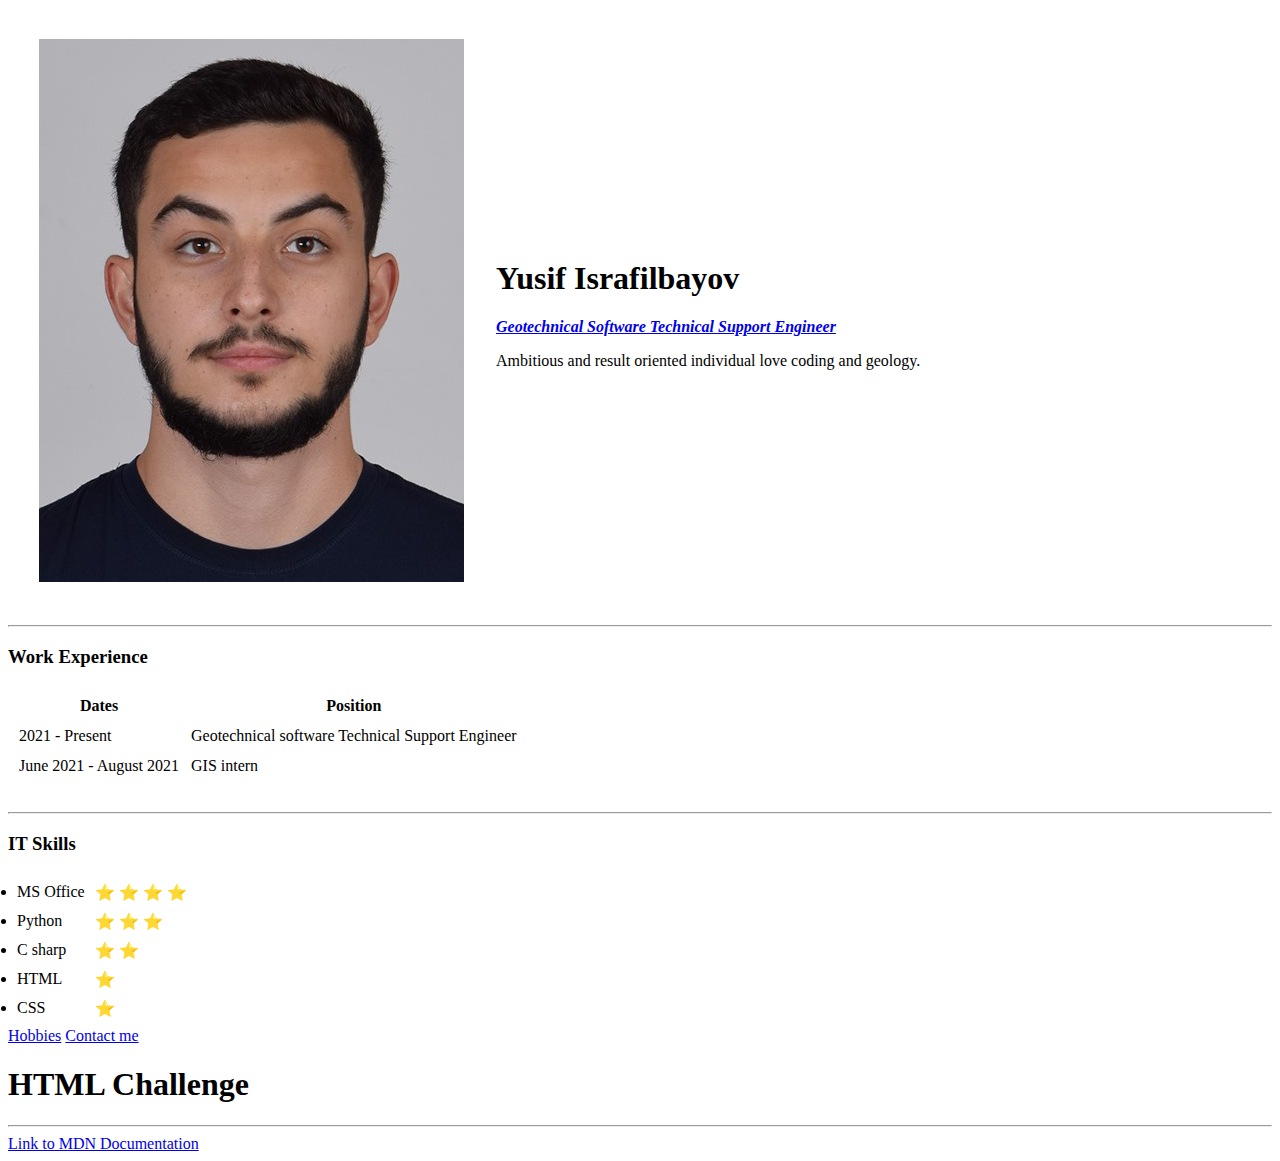
==== index.html @ a21c7558 "Add initial cv website files" ====
<!DOCTYPE html>
<html lang="en" dir="ltr">

<head>
  <meta charset="utf-8">
  <title>Yusif </title>
</head>

<body>
  <table cellspacing="30">
    <tr>
      <td><img src="images/Yusif.jpg  " alt="Yusif's picture"></td>
      <td>  <h1>Yusif Israfilbayov</h1>
        <p><em><strong><a href="https://www.linkedin.com/in/yusif-israfilbayov-1a59a8139/">Geotechnical Software Technical Support Engineer</a></strong></em></p>
        <p>Ambitious and result oriented individual love coding and geology.</p>
        </td>

    </tr>
  </table>
  <hr>
    <h3>Work Experience</h3>
    <table cellspacing="10">
      <thead>
        <tr>
          <th>Dates</th>
          <th>Position</th>
        </tr>
      </thead>
      <tbody>
        <tr>
          <td>2021 - Present</td>
          <td>Geotechnical software Technical Support Engineer</td>
        </tr>
        <tr>
          <td>June 2021 - August 2021</td>
          <td>GIS intern</td>
        </tr>
    </table>
    <br>
    <hr>
    <h3> IT Skills</h3>
          <table cellspacing="8">
            <tr>
              <td><li>MS Office</li></td>
              <td>&#11088; &#11088; &#11088; &#11088;</td>
            </tr>
            <tr>
              <td><li>Python</li></td>
              <td>&#11088; &#11088; &#11088;</td>
            </tr>
            <tr>
              <td><li>C sharp</li></td>
              <td>&#11088; &#11088;</td>
            </tr>
            <tr>
              <td><li>HTML</li></td>
              <td>&#11088;</td>
            </tr>
            <tr>
              <td><li>CSS</li></td>
              <td>&#11088;</td>
          </table>



  <a href="hobbies.html">Hobbies</a>
  <a href="Contact.html">Contact me</a>

</body>

</html>


<!DOCTYPE html>
<html lang="en" dir="ltr">
  <head>
    <h1>HTML Challenge</h1>
    <meta charset="utf-8">
    <title></title>
  </head>
  <body>
    <hr>
    <a href="https://developer.mozilla.org/en-US/">Link to MDN Documentation</a>

  </body>
</html>
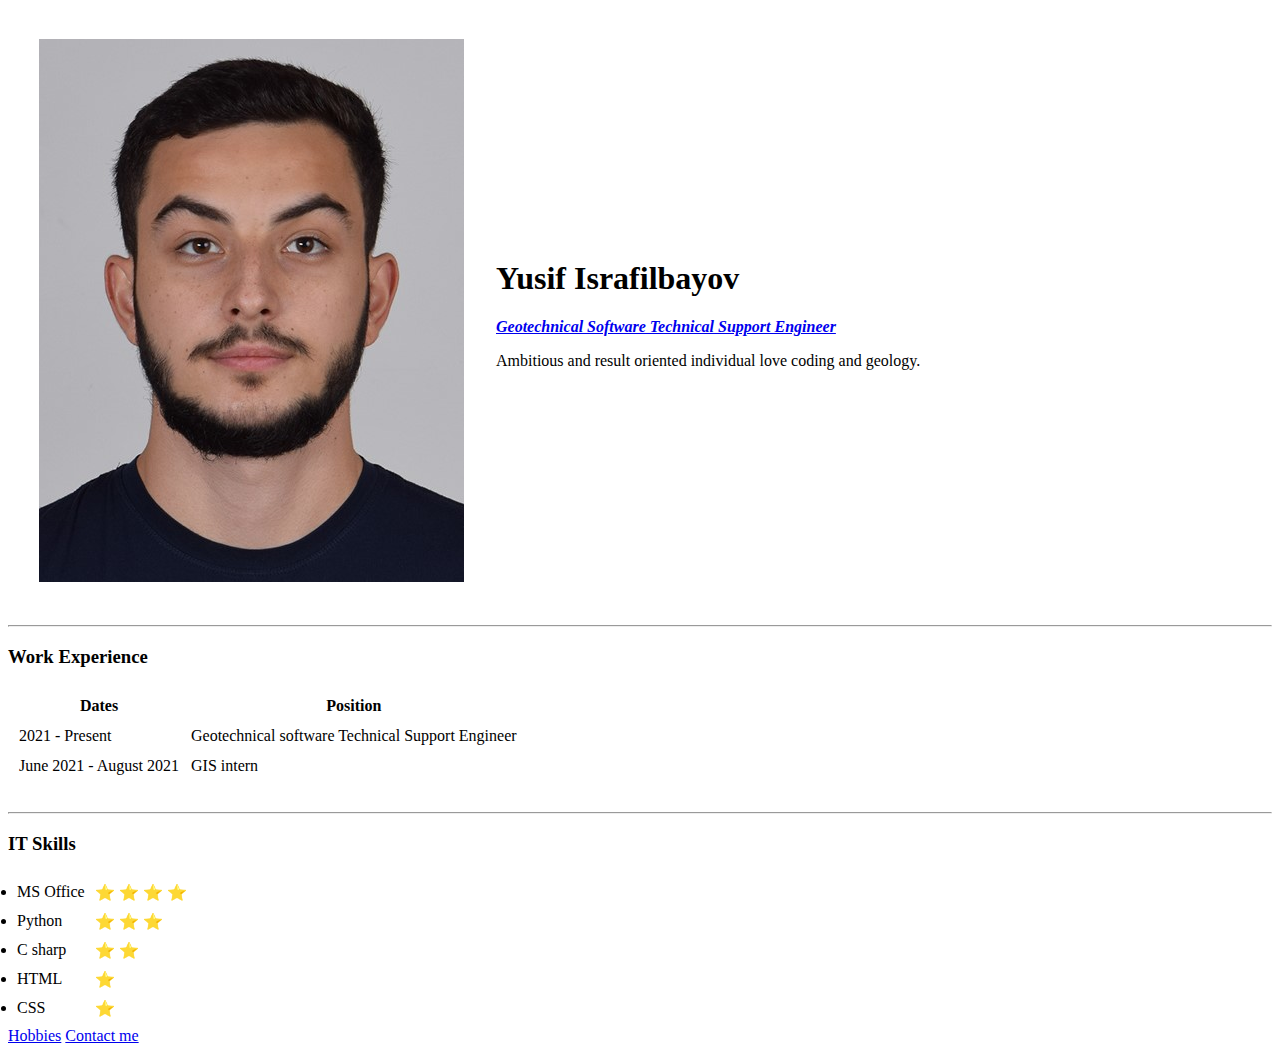
==== commit 52d53b41: "Add files via upload" ====
--- a/index.html
+++ b/index.html
@@ -69,18 +69,3 @@
 </body>
 
 </html>
-
-
-<!DOCTYPE html>
-<html lang="en" dir="ltr">
-  <head>
-    <h1>HTML Challenge</h1>
-    <meta charset="utf-8">
-    <title></title>
-  </head>
-  <body>
-    <hr>
-    <a href="https://developer.mozilla.org/en-US/">Link to MDN Documentation</a>
-
-  </body>
-</html>
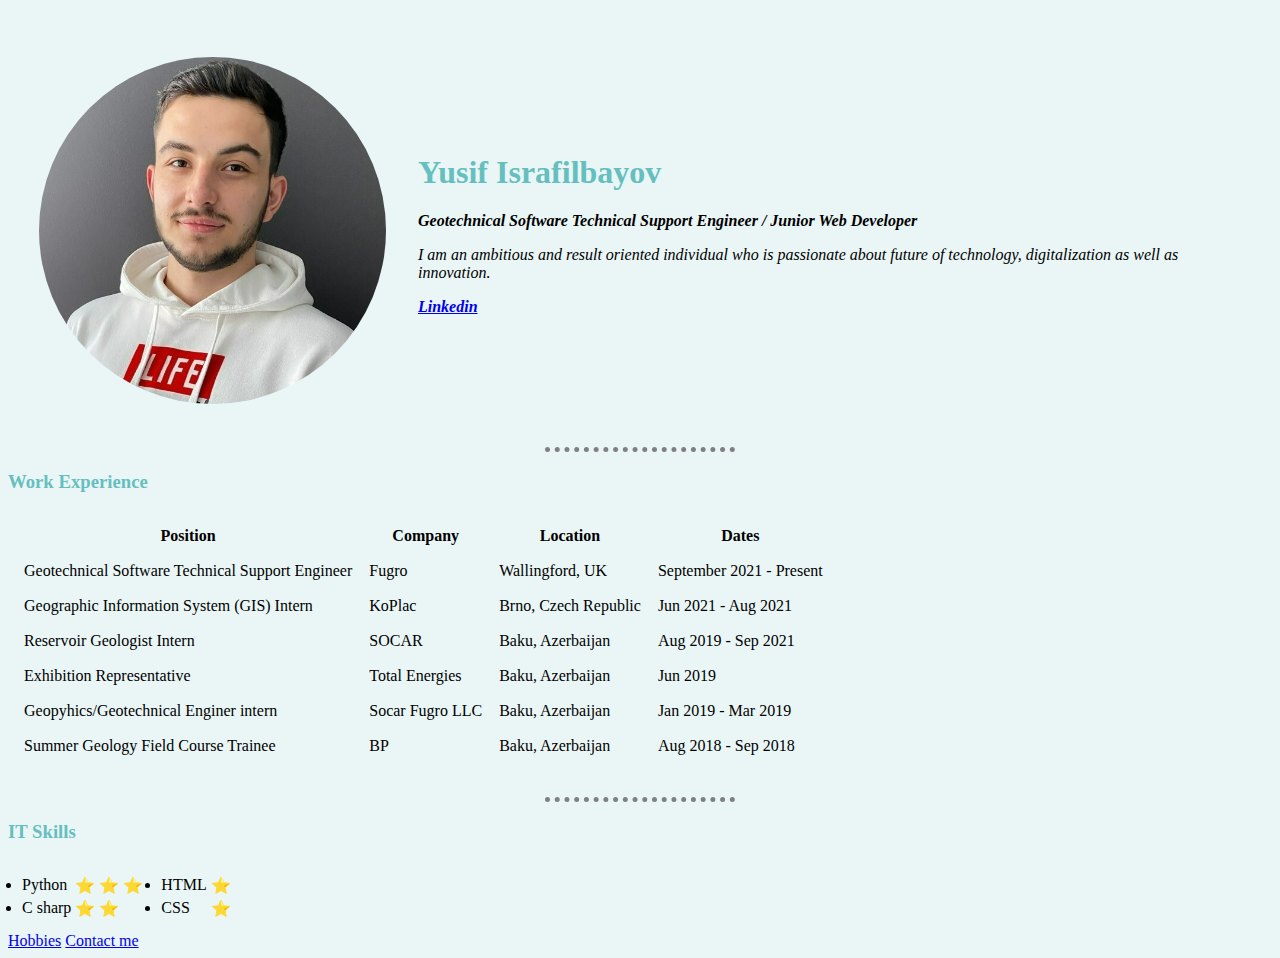
==== commit ba47cf1e: "Update index.html" ====
--- a/index.html
+++ b/index.html
@@ -4,67 +4,105 @@
 <head>
   <meta charset="utf-8">
   <title>Yusif </title>
+  <link rel="stylesheet" href="css/styles.css">
+
 </head>
-
 <body>
   <table cellspacing="30">
     <tr>
-      <td><img src="images/Yusif.jpg  " alt="Yusif's picture"></td>
-      <td>  <h1>Yusif Israfilbayov</h1>
-        <p><em><strong><a href="https://www.linkedin.com/in/yusif-israfilbayov-1a59a8139/">Geotechnical Software Technical Support Engineer</a></strong></em></p>
-        <p>Ambitious and result oriented individual love coding and geology.</p>
+      <td><img src="images/Yusif.jpg  " alt="Yusif's profile picture"></td>
+      <td><h1>Yusif Israfilbayov</h1>
+        <p><em><strong>Geotechnical Software Technical Support Engineer / Junior Web Developer</a></strong></em></p>
+        <p><em>I am an ambitious and result oriented individual  who is passionate about future of technology, digitalization as well as innovation.</em></p>
+        <p><em><strong><a href="https://www.linkedin.com/in/yusif-israfilbayov-1a59a8139/">Linkedin</a></strong></em></p>
         </td>
-
+        <br>
     </tr>
   </table>
   <hr>
     <h3>Work Experience</h3>
-    <table cellspacing="10">
+    <table cellspacing="15">
       <thead>
         <tr>
+          <th>Position</th>
+          <th>Company</th>
+          <th>Location</th>
           <th>Dates</th>
-          <th>Position</th>
         </tr>
       </thead>
       <tbody>
         <tr>
-          <td>2021 - Present</td>
-          <td>Geotechnical software Technical Support Engineer</td>
+          <td>Geotechnical Software Technical Support Engineer</td>
+          <td>Fugro</td>
+          <td>Wallingford, UK</td>
+          <td> September 2021 - Present</td>
         </tr>
         <tr>
-          <td>June 2021 - August 2021</td>
-          <td>GIS intern</td>
+          <td>Geographic Information System (GIS) Intern</td>
+          <td>KoPlac</td>
+          <td>Brno, Czech Republic</td>
+          <td>Jun 2021 - Aug 2021</td>
+        </tr>
+        <tr>
+          <td>Reservoir Geologist Intern</td>
+          <td>SOCAR</td>
+          <td>Baku, Azerbaijan</td>
+          <td>Aug 2019 - Sep 2021</td>
+        </tr>
+        <tr>
+          <td>Exhibition Representative</td>
+          <td>Total Energies</td>
+          <td>Baku, Azerbaijan</td>
+          <td>Jun 2019</td>
+        </tr>
+        <tr>
+          <td>Geopyhics/Geotechnical Enginer intern</td>
+          <td>Socar Fugro LLC</td>
+          <td>Baku, Azerbaijan</td>
+          <td>Jan 2019 - Mar 2019</td>
+        </tr>
+        <tr>
+          <td>Summer Geology Field Course Trainee</td>
+          <td>BP</td>
+          <td>Baku, Azerbaijan</td>
+          <td>Aug 2018 - Sep 2018</td>
         </tr>
     </table>
     <br>
     <hr>
     <h3> IT Skills</h3>
-          <table cellspacing="8">
+          <table cellspacing="10">
             <tr>
-              <td><li>MS Office</li></td>
-              <td>&#11088; &#11088; &#11088; &#11088;</td>
+              <td>
+                <table >
+                  <tr>
+                    <td><li>Python</li></td>
+                    <td>&#11088; &#11088; &#11088;</td>
+                  </tr>
+                  <tr>
+                    <td><li>C sharp</li></td>
+                    <td>&#11088; &#11088;</td>
+                  </tr>
+                </table>
+              </td>
+              <td>
+                <table >
+                  <tr>
+                    <td><li>HTML</li></td>
+                    <td>&#11088;</td>
+                  </tr>
+                  <tr>
+                    <td><li>CSS</li></td>
+                    <td>&#11088;</td>
+                </table>
+              </td>
             </tr>
-            <tr>
-              <td><li>Python</li></td>
-              <td>&#11088; &#11088; &#11088;</td>
-            </tr>
-            <tr>
-              <td><li>C sharp</li></td>
-              <td>&#11088; &#11088;</td>
-            </tr>
-            <tr>
-              <td><li>HTML</li></td>
-              <td>&#11088;</td>
-            </tr>
-            <tr>
-              <td><li>CSS</li></td>
-              <td>&#11088;</td>
           </table>
 
 
 
   <a href="hobbies.html">Hobbies</a>
-  <a href="Contact.html">Contact me</a>
+  <a href="contact.html">Contact me</a>
 
 </body>
 
--- a/css/styles.css
+++ b/css/styles.css
@@ -0,0 +1,25 @@
+
+  body {
+    background-color: #EAF6F6;
+  }
+  hr {
+    border-style: none;
+    border-top-style: dotted;
+    border-color: grey;
+    border-width: 5px;
+    width: 15%;
+
+  }
+  h1{
+    color: #66BFBF;
+  }
+
+  h3{
+    color: #66BFBF;
+  }
+
+
+  img {
+    height: 347px;
+    border-radius: 50%;
+  }
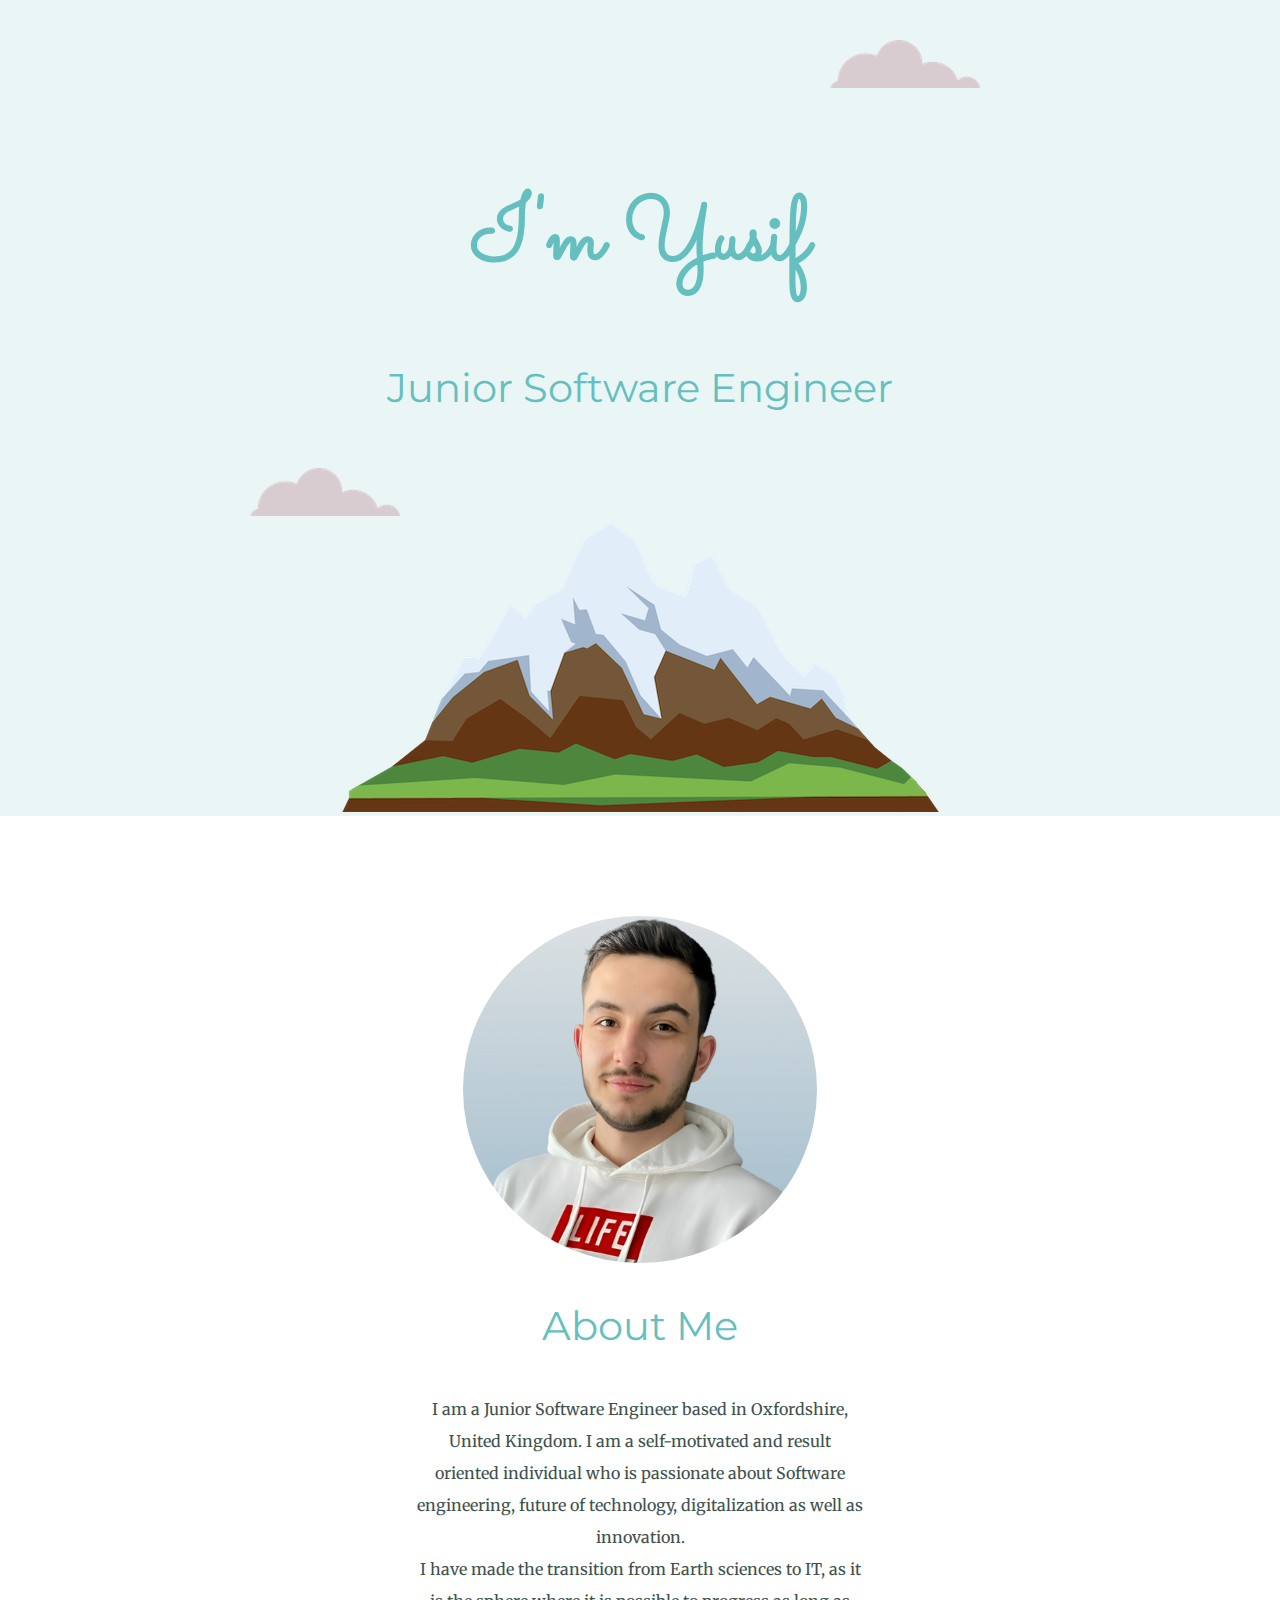
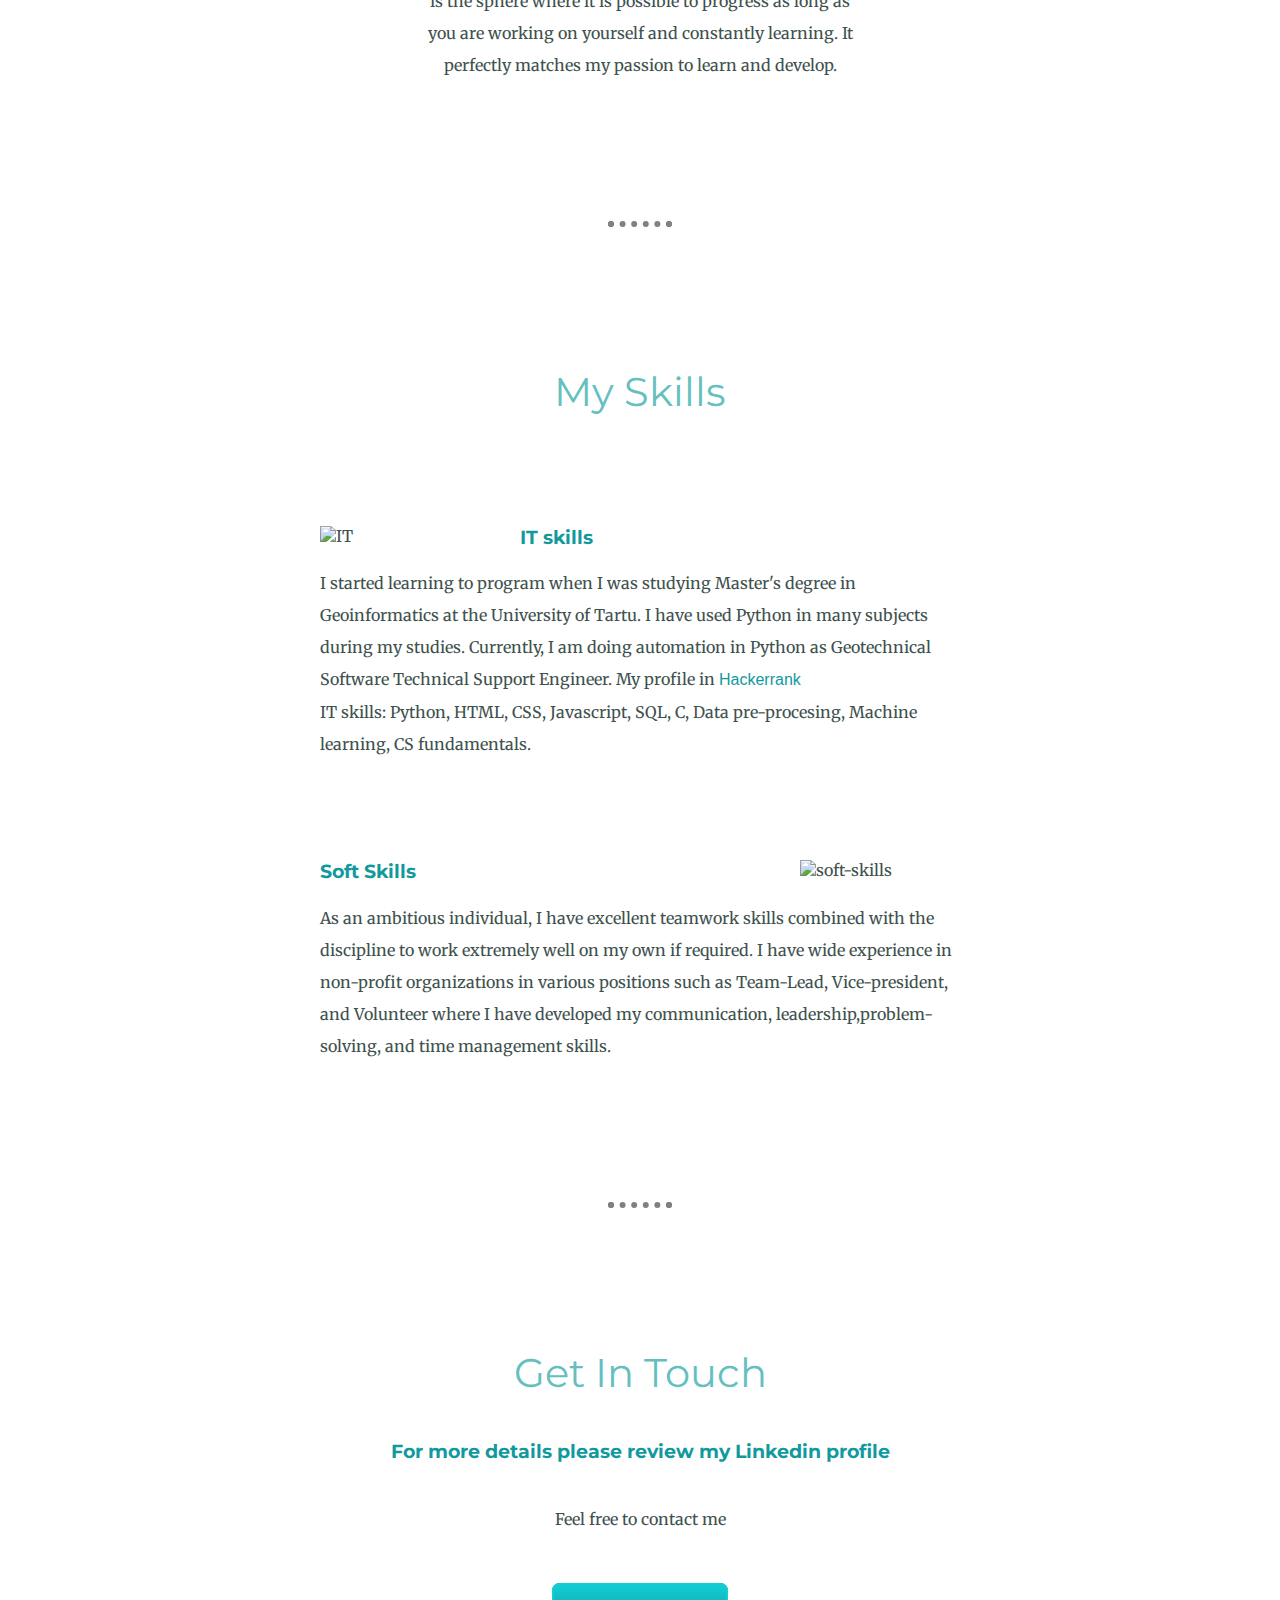
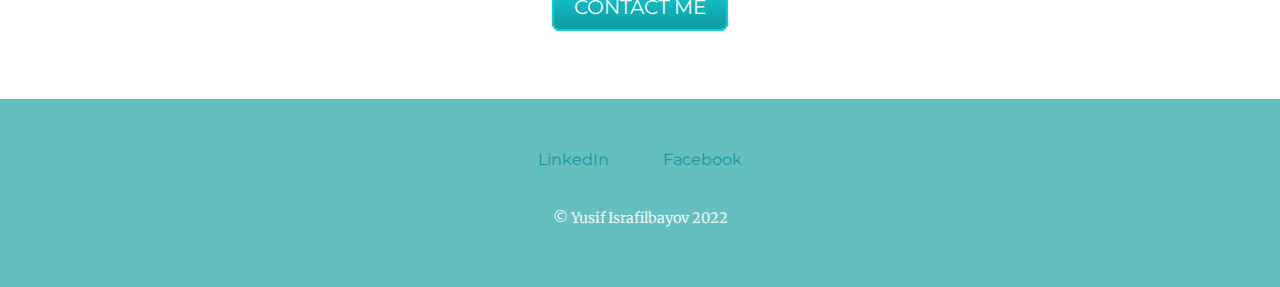
==== commit 2d1d4c67: "Add files via upload" ====
--- a/index.html
+++ b/index.html
@@ -1,109 +1,65 @@
 <!DOCTYPE html>
 <html lang="en" dir="ltr">
+  <head>
+    <meta charset="utf-8">
+    <title> Yusif </title>
+    <link rel="stylesheet"  href="css/styles.css">
+    <link rel="icon" href="favicon.ico">
+    <link rel="preconnect" href="https://fonts.googleapis.com">
+    <link rel="preconnect" href="https://fonts.gstatic.com" crossorigin>
+    <link href="https://fonts.googleapis.com/css2?family=Merriweather&family=Montserrat&family=Sacramento&display=swap" rel="stylesheet">
+  </head>
+  <body>
+    <div class="top-container">
+      <img class = "top-cloud" src="images/cloud.png" alt="cloud-img">
+      <h1>I'm Yusif</h1>
+      <h2>Junior Software Engineer</h2>
+      <img class="bottom-cloud" src="images/cloud.png" alt="cloud-img">
+      <img src="images/mountain.png" alt="mountain-img">
+    </div>
 
-<head>
-  <meta charset="utf-8">
-  <title>Yusif </title>
-  <link rel="stylesheet" href="css/styles.css">
-
-</head>
-<body>
-  <table cellspacing="30">
-    <tr>
-      <td><img src="images/Yusif.jpg  " alt="Yusif's profile picture"></td>
-      <td><h1>Yusif Israfilbayov</h1>
-        <p><em><strong>Geotechnical Software Technical Support Engineer / Junior Web Developer</a></strong></em></p>
-        <p><em>I am an ambitious and result oriented individual  who is passionate about future of technology, digitalization as well as innovation.</em></p>
-        <p><em><strong><a href="https://www.linkedin.com/in/yusif-israfilbayov-1a59a8139/">Linkedin</a></strong></em></p>
-        </td>
-        <br>
-    </tr>
-  </table>
-  <hr>
-    <h3>Work Experience</h3>
-    <table cellspacing="15">
-      <thead>
-        <tr>
-          <th>Position</th>
-          <th>Company</th>
-          <th>Location</th>
-          <th>Dates</th>
-        </tr>
-      </thead>
-      <tbody>
-        <tr>
-          <td>Geotechnical Software Technical Support Engineer</td>
-          <td>Fugro</td>
-          <td>Wallingford, UK</td>
-          <td> September 2021 - Present</td>
-        </tr>
-        <tr>
-          <td>Geographic Information System (GIS) Intern</td>
-          <td>KoPlac</td>
-          <td>Brno, Czech Republic</td>
-          <td>Jun 2021 - Aug 2021</td>
-        </tr>
-        <tr>
-          <td>Reservoir Geologist Intern</td>
-          <td>SOCAR</td>
-          <td>Baku, Azerbaijan</td>
-          <td>Aug 2019 - Sep 2021</td>
-        </tr>
-        <tr>
-          <td>Exhibition Representative</td>
-          <td>Total Energies</td>
-          <td>Baku, Azerbaijan</td>
-          <td>Jun 2019</td>
-        </tr>
-        <tr>
-          <td>Geopyhics/Geotechnical Enginer intern</td>
-          <td>Socar Fugro LLC</td>
-          <td>Baku, Azerbaijan</td>
-          <td>Jan 2019 - Mar 2019</td>
-        </tr>
-        <tr>
-          <td>Summer Geology Field Course Trainee</td>
-          <td>BP</td>
-          <td>Baku, Azerbaijan</td>
-          <td>Aug 2018 - Sep 2018</td>
-        </tr>
-    </table>
-    <br>
-    <hr>
-    <h3> IT Skills</h3>
-          <table cellspacing="10">
-            <tr>
-              <td>
-                <table >
-                  <tr>
-                    <td><li>Python</li></td>
-                    <td>&#11088; &#11088; &#11088;</td>
-                  </tr>
-                  <tr>
-                    <td><li>C sharp</li></td>
-                    <td>&#11088; &#11088;</td>
-                  </tr>
-                </table>
-              </td>
-              <td>
-                <table >
-                  <tr>
-                    <td><li>HTML</li></td>
-                    <td>&#11088;</td>
-                  </tr>
-                  <tr>
-                    <td><li>CSS</li></td>
-                    <td>&#11088;</td>
-                </table>
-              </td>
-            </tr>
-          </table>
+      <div class="middle-container">
+        <div class="profile">
+          <td><img class = "img_me" src="images/Yusif.png  " alt="Yusif's profile picture"></td>
+          <h2>About Me</h2>
+          <p class = "intro">I am a Junior Software Engineer based in Oxfordshire, United Kingdom. I am a self-motivated and result oriented individual
+             who is passionate about Software engineering, future of technology, digitalization as well as innovation.<br />I have made the transition from Earth sciences to IT,
+             as it is the sphere where it is possible to progress as long as you are working on yourself and constantly learning. It perfectly matches my passion to learn and develop.</p>
+        </div>
+        <hr>
+        <div class="skills">
+          <h2>My Skills</h2>
+          <div class="skill-row">
+            <img class="it-image" src="https://cdn-icons-png.flaticon.com/512/2920/2920277.png" alt="IT">
+            <h3>IT skills</h3>
+            <p>I started learning to program when I was studying Master's degree in Geoinformatics at the University of Tartu. I have used Python in many subjects during my studies.
+              Currently, I am doing automation in Python as Geotechnical Software Technical Support Engineer. My profile in <a class="hackerrank" href="https://www.hackerrank.com/yusifisrafilbay1?hr_r=1&badge=python&stars=4&level=2&social=linkedin"> Hackerrank</a>
+               <br/> IT skills: Python, HTML, CSS, Javascript, SQL, C, Data pre-procesing, Machine learning, CS fundamentals. </p>
+          </div>
+          <div class="skill-row">
+            <img class="softskills-image" src="https://cdn-icons-png.flaticon.com/512/4727/4727496.png" alt="soft-skills">
+            <h3>Soft Skills</h3>
+            <p>As an ambitious individual, I have excellent teamwork skills combined with the discipline to work extremely well on my own if required.
+            I have wide experience in non-profit organizations in various positions such as Team-Lead, Vice-president, and Volunteer where I have developed my communication, leadership,problem-solving, and time management skills.</p>
+          </div>
+        </div>
+        <hr>
+        <div class="contact-me">
+          <h2>Get In Touch</h2>
+          <h3>For more details please review my Linkedin profile</h3>
+          <p class = "contact-message">Feel free to contact me </p>
+          <a class="btn" href="mailto:y.israfilbayov@gmail.com">CONTACT ME</a>
+        </div>
 
 
 
-  <a href="hobbies.html">Hobbies</a>
-  <a href="contact.html">Contact me</a>
+      <div class="bottom-container">
+        <a class="footer-link" href="https://www.linkedin.com/in/yusif-israfilbayov-1a59a8139/">LinkedIn</a>
+        <a class="footer-link" href="https://www.facebook.com/yuska.israfilbayov">Facebook</a>
 
-</body>
+        <p class ="copyright">© Yusif Israfilbayov 2022</p>
+      </div>
 
+
+  </body>
 </html>
--- a/css/styles.css
+++ b/css/styles.css
@@ -1,25 +1,178 @@
+body{
+  color: #40514E;
+  margin:0;
+  text-align: center;
+  font-family: 'Merriweather', serif;
+}
 
-  body {
-    background-color: #EAF6F6;
-  }
-  hr {
-    border-style: none;
-    border-top-style: dotted;
-    border-color: grey;
-    border-width: 5px;
-    width: 15%;
-
-  }
-  h1{
-    color: #66BFBF;
-  }
-
-  h3{
-    color: #66BFBF;
-  }
+.top-container {
+  background-color: #EAF6F6;
+  position: relative;
+  padding-top: 100px;
+}
 
 
-  img {
-    height: 347px;
-    border-radius: 50%;
-  }
+.copyright{
+  color: #EAF6F6;
+  font-size: 0.9rem;
+  padding: 20px 0px;
+}
+
+
+.middle-container {
+  margin: 100px 0;
+}
+
+.bottom-container {
+  background-color:  #66BFBF;
+  padding: 50px 0 20px;
+  margin: 80px auto -100px ;
+
+
+
+}
+
+h1{
+  color: #66BFBF;
+  font-size: 5.625rem;
+  margin:50px auto 0 auto;
+  font-family:  'Sacramento', cursive;
+  line-height: 2;
+}
+
+
+p{
+    line-height: 2;
+}
+h2{
+  color: #66BFBF;
+  font-family: 'Montserrat', sans-serif;
+  font-size: 2.5rem;
+  font-weight: normal;
+  padding-bottom: 10px;
+
+}
+h3{
+  color: #11999E;
+  font-family: 'Montserrat', sans-serif;
+
+}
+
+.btn{
+  color: #11999E;
+
+}
+
+
+
+.intro{
+  width: 35%;
+  margin: auto;
+}
+
+.img_me {
+  height: 347px;
+  border-radius: 50%;
+}
+
+.bottom-cloud{
+  position: absolute;
+  left: 250px;
+  bottom: 300px;
+}
+
+.top-cloud{
+  position: absolute;
+  right: 300px;
+  top: 40px;
+
+}
+
+.skill-row{
+  width: 50%;
+  margin:100px auto 100px auto;
+  text-align: left;
+
+}
+
+.it-image {
+  width: 25%;
+  float: left;
+  margin-right: 40px;
+}
+
+
+.softskills-image{
+  width: 25%;
+  float: right;
+  margin-left: 30px;
+
+}
+
+.contact-message{
+  width: 40%;
+  margin: 40px auto 60px;
+}
+
+.hackerrank
+{
+  color: #11999E;
+  line-height: 2;
+  font-family: sans-serif;
+  margin: auto;
+}
+
+.hackerrank:hover{
+  color: #008000;
+}
+
+
+
+a{
+  color: #11999E;
+  font-family: "Montserrat", sans-serif;
+  margin: 10px 25px;
+  text-decoration: none;
+}
+
+a:hover{
+  color: #EAF6F6;
+}
+
+.btn {
+  background: #11cdd4;
+  background-image: -webkit-linear-gradient(top, #11cdd4, #11999e);
+  background-image: -moz-linear-gradient(top, #11cdd4, #11999e);
+  background-image: -ms-linear-gradient(top, #11cdd4, #11999e);
+  background-image: -o-linear-gradient(top, #11cdd4, #11999e);
+  background-image: linear-gradient(to bottom, #11cdd4, #11999e);
+  -webkit-border-radius: 8;
+  -moz-border-radius: 8;
+  border-radius: 8px;
+  font-family: "Montserrat", sans-serif;
+  color: #ffffff;
+  font-size: 20px;
+  padding: 10px 20px 10px 20px;
+  border: solid #11cdd4 2px;
+  text-decoration: none;
+}
+
+.btn:hover {
+  background: #30e3cb;
+  background-image: -webkit-linear-gradient(top, #30e3cb, #2bc4ad);
+  background-image: -moz-linear-gradient(top, #30e3cb, #2bc4ad);
+  background-image: -ms-linear-gradient(top, #30e3cb, #2bc4ad);
+  background-image: -o-linear-gradient(top, #30e3cb, #2bc4ad);
+  background-image: linear-gradient(to bottom, #30e3cb, #2bc4ad);
+  text-decoration: none;
+}
+
+
+hr {
+  border: dotted #EAF6F6 6px;
+  border-bottom: none;
+  border-color: grey;
+  width: 4%;
+  margin: 140px auto;
+
+}
